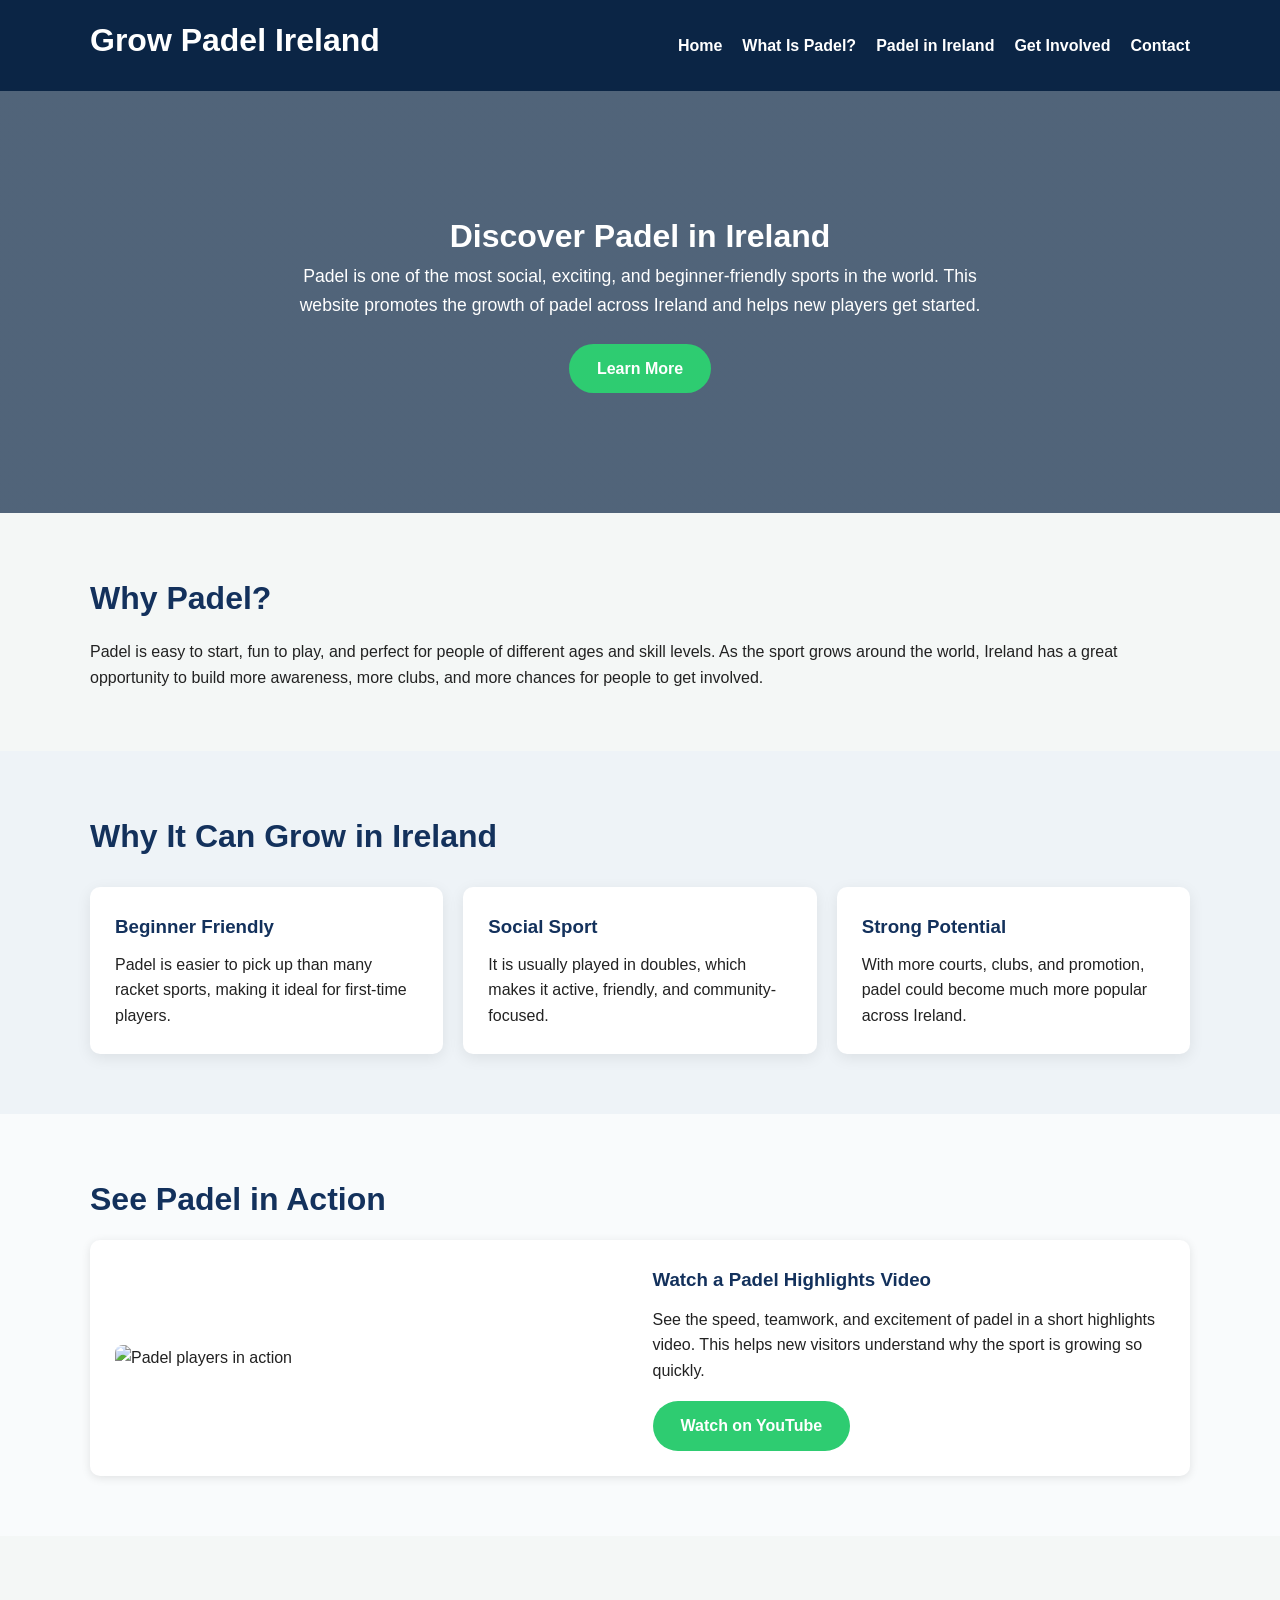
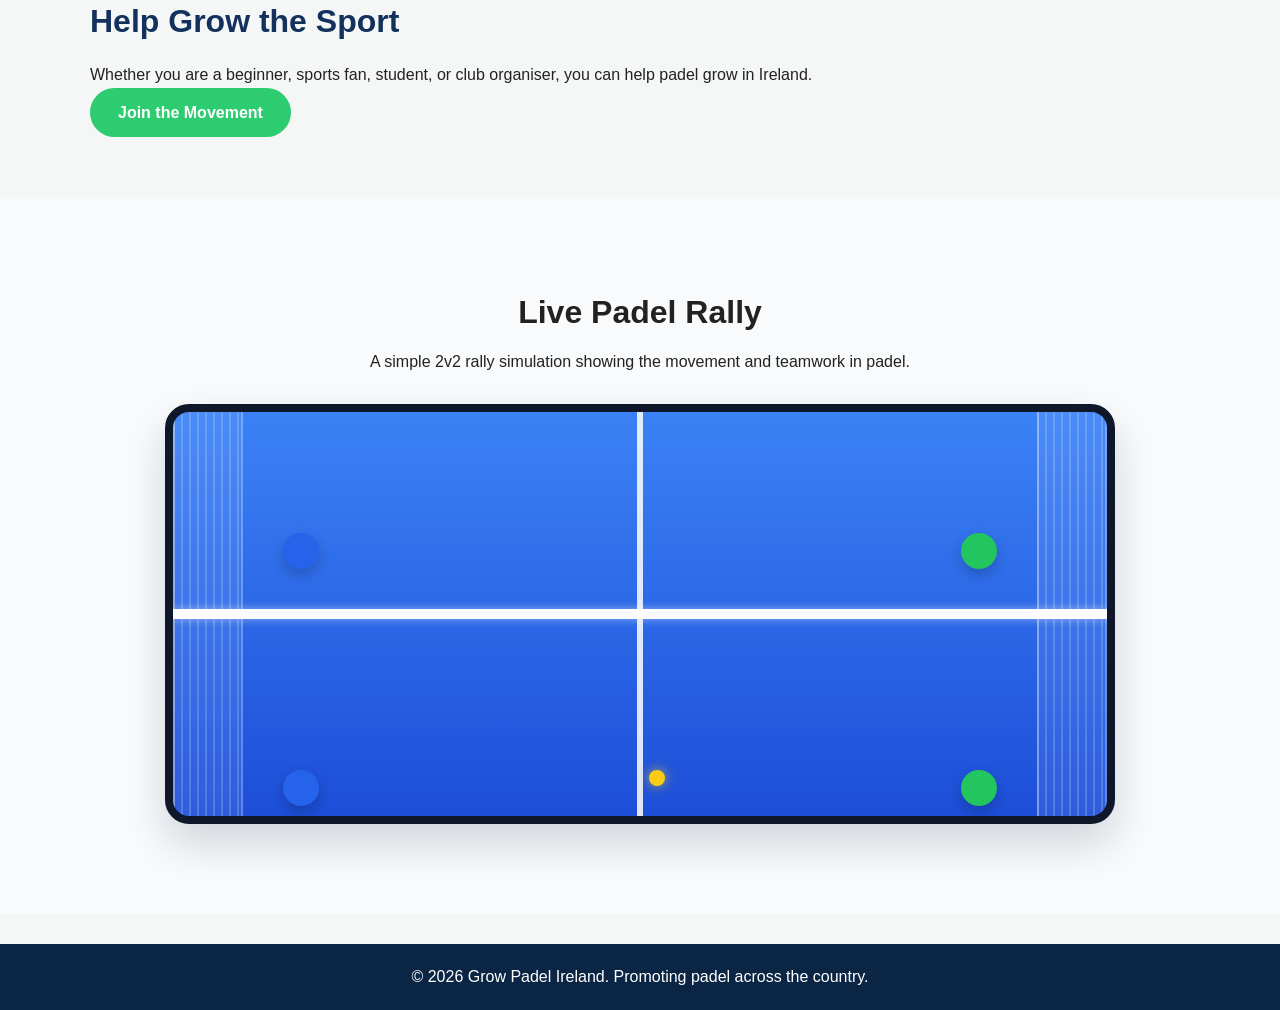
==== index.html @ b6df0f40 "Add files via upload" ====
<!DOCTYPE html>
<html lang="en">
<head>
    <meta charset="UTF-8">
    <meta name="viewport" content="width=device-width, initial-scale=1.0">
    <title>Grow Padel Ireland | Home</title>
    <meta name="description" content="Grow Padel Ireland promotes padel across the country by introducing beginners to the sport and encouraging more clubs, players, and community involvement.">
    <link rel="stylesheet" href="style.css">
</head>
<body>

    <header>
        <div class="container">
            <h1 class="logo">Grow Padel Ireland</h1>
            <nav>
                <ul>
                    <li><a href="index.html">Home</a></li>
                    <li><a href="what-is-padel.html">What Is Padel?</a></li>
                    <li><a href="padel-in-ireland.html">Padel in Ireland</a></li>
                    <li><a href="get-involved.html">Get Involved</a></li>
                    <li><a href="contact.html">Contact</a></li>
                </ul>
            </nav>
        </div>
    </header>

    <main>
        <section class="hero">
            <div class="container">
                <h2>Discover Padel in Ireland</h2>
                <p>Padel is one of the most social, exciting, and beginner-friendly sports in the world. This website promotes the growth of padel across Ireland and helps new players get started.</p>
                <a href="what-is-padel.html" class="btn">Learn More</a>
            </div>
        </section>

        <section class="intro">
            <div class="container">
                <h2>Why Padel?</h2>
                <p>Padel is easy to start, fun to play, and perfect for people of different ages and skill levels. As the sport grows around the world, Ireland has a great opportunity to build more awareness, more clubs, and more chances for people to get involved.</p>
            </div>
        </section>

        <section class="cards-section">
            <div class="container">
                <h2>Why It Can Grow in Ireland</h2>
                <div class="cards">
                    <div class="card">
                        <h3>Beginner Friendly</h3>
                        <p>Padel is easier to pick up than many racket sports, making it ideal for first-time players.</p>
                    </div>
                    <div class="card">
                        <h3>Social Sport</h3>
                        <p>It is usually played in doubles, which makes it active, friendly, and community-focused.</p>
                    </div>
                    <div class="card">
                        <h3>Strong Potential</h3>
                        <p>With more courts, clubs, and promotion, padel could become much more popular across Ireland.</p>
                    </div>
                </div>
            </div>
        </section>

        <section class="video-section">
    <div class="container">
        <h2>See Padel in Action</h2>
        <div class="video-card">
            <img src="images/padel-video.jpg" alt="Padel players in action" class="video-image">
            <div class="video-text">
                <h3>Watch a Padel Highlights Video</h3>
                <p>See the speed, teamwork, and excitement of padel in a short highlights video. This helps new visitors understand why the sport is growing so quickly.</p>
                <a href="https://youtu.be/u9zUiQjvANM?si=9pzfknUzBFNJwtbZ target="_blank" class="btn">Watch on YouTube</a>
            </div>
        </div>
    </div>
</section>

        <section class="cta">
            <div class="container">
                <h2>Help Grow the Sport</h2>
                <p>Whether you are a beginner, sports fan, student, or club organiser, you can help padel grow in Ireland.</p>
                <a href="contact.html" class="btn">Join the Movement</a>
            </div>
        </section>
    </main>
<section class="demo-section">
    <div class="container">
        <div class="demo-intro">
            <h2>Live Padel Rally</h2>
            <p>A simple 2v2 rally simulation showing the movement and teamwork in padel.</p>
        </div>

        <div class="court-wrapper">
            <div class="padel-court" id="padelCourt">
<div class="glass-panel" style="left: 0;"></div>
<div class="glass-panel" style="right: 0;"></div>
                <div class="court-line net"></div>
                <div class="court-line middle-line"></div>

                <!-- Left Team -->
                <div class="player player-left top" id="playerLeftTop"></div>
                <div class="player player-left bottom" id="playerLeftBottom"></div>

                <!-- Right Team -->
                <div class="player player-right top" id="playerRightTop"></div>
                <div class="player player-right bottom" id="playerRightBottom"></div>

                <!-- Ball -->
                <div class="ball" id="ball"></div>

            </div>
        </div>
    </div>
</section>
    <footer>
        <div class="container">
            <p>&copy; 2026 Grow Padel Ireland. Promoting padel across the country.</p>
        </div>
    </footer>
<button id="topBtn" title="Go to top">Top</button>
    <script src="script.js"></script>
</body>
</html>
---- style.css ----
* {
    margin: 0;
    padding: 0;
    box-sizing: border-box;
}

body {
    font-family: Arial, sans-serif;
    line-height: 1.6;
    background-color: #f4f7f6;
    color: #222;
}
header .container {
    display: flex;
    justify-content: space-between;
    align-items: center;
}
.container {
    width: 90%;
    max-width: 1100px;
    margin: auto;
}

header {
    background-color: #0b2545;
    color: white;
    padding: 15px 0;
    position: sticky;
    top: 0;
    z-index: 1000;
}

.logo {
    margin-bottom: 10px;
}

nav ul {
    list-style: none;
    display: flex;
    gap: 20px;
}

nav a {
    color: white;
    text-decoration: none;
    font-weight: bold;
}

nav a:hover {
    text-decoration: underline;
}

.hero {
    background: linear-gradient(rgba(11, 37, 69, 0.7), rgba(11, 37, 69, 0.7)),
    url("images/padel-hero.jpg");
    background-size: cover;
    background-position: center;
    color: white;
    padding: 120px 0;
    text-align: center;
}
    color: white;
    padding: 80px 0;
    text-align: center;
}

.hero h2 {
    font-size: 3rem;
    margin-bottom: 15px;
}

.hero p {
    font-size: 1.1rem;
    max-width: 700px;
    margin: 0 auto 25px;
}

.btn {
    display: inline-block;
    background-color: #2ecc71;
    color: white;
    padding: 12px 28px;
    text-decoration: none;
    border: none;
    cursor: pointer;
    font-weight: bold;
    border-radius: 30px;
    transition: background 0.2s ease;
}

.btn:hover {
    background-color: #27ae60;
}

section {
    padding: 70px 0;
}

.page-banner {
    background-color: #13315c;
    color: white;
    text-align: center;
    padding: 60px 0;
}

.cards {
    display: grid;
    grid-template-columns: repeat(3, 1fr);
    gap: 20px;
    margin-top: 25px;
}

.card {
    background: white;
    padding: 25px;
    border-radius: 10px;
    box-shadow: 0 4px 15px rgba(0,0,0,0.08);
    transition: transform 0.2s ease;
}

.card:hover {
    transform: translateY(-5px);
}

.card h3 {
    margin-bottom: 10px;
    color: #13315c;
}

.video-wrapper {
    display: flex;
    justify-content: center;
    margin-top: 20px;
}

.content-section h2,
.form-section h2,
.faq-section h2,
.weather-section h2,
.intro h2,
.cards-section h2,
.video-section h2,
.cta h2 {
    margin-bottom: 15px;
    color: #13315c;
}

.content-section p,
.content-section ul,
.content-section ol,
.content-section table {
    margin-bottom: 20px;
}

table {
    width: 100%;
    border-collapse: collapse;
    background: white;
}

table, th, td {
    border: 1px solid #ccc;
}

th, td {
    padding: 12px;
    text-align: left;
}

form {
    background: white;
    padding: 25px;
    border-radius: 8px;
    box-shadow: 0 2px 8px rgba(0,0,0,0.1);
}

form label {
    display: block;
    margin-top: 15px;
    margin-bottom: 5px;
    font-weight: bold;
}

form input,
form select,
form textarea {
    width: 100%;
    padding: 10px;
    border: 1px solid #bbb;
    border-radius: 4px;
}

.checkbox-label {
    display: flex;
    align-items: center;
    gap: 10px;
    margin-top: 15px;
}

.checkbox-label input {
    width: auto;
}

#formMessage {
    margin-top: 20px;
    font-weight: bold;
}

.faq-item {
    margin-bottom: 15px;
}

.faq-question {
    width: 100%;
    background-color: #0b2545;
    color: white;
    border: none;
    padding: 15px;
    text-align: left;
    font-size: 1rem;
    cursor: pointer;
    border-radius: 5px;
}

.faq-answer {
    display: none;
    background: white;
    padding: 15px;
    border-radius: 0 0 5px 5px;
}

.weather-buttons {
    margin: 20px 0;
}

.weather-buttons button {
    padding: 10px 18px;
    margin-right: 10px;
    border: none;
    background-color: #2ecc71;
    color: white;
    cursor: pointer;
    border-radius: 5px;
}

.weather-buttons button:hover {
    background-color: #27ae60;
}

.weather-box {
    background: white;
    padding: 20px;
    border-radius: 8px;
    min-height: 80px;
    box-shadow: 0 2px 8px rgba(0,0,0,0.1);
}

footer {
    background-color: #0b2545;
    color: white;
    text-align: center;
    padding: 20px 0;
    margin-top: 30px;
}

@media (max-width: 768px) {
    nav ul {
        flex-direction: column;
    }

    .cards {
        grid-template-columns: 1fr;
    }

    .hero h2 {
        font-size: 2rem;
    }

    iframe {
        width: 100%;
        height: 250px;
    }
}
#topBtn {
    display: none;
    position: fixed;
    bottom: 20px;
    right: 20px;
    background-color: #2ecc71;
    color: white;
    border: none;
    padding: 12px 16px;
    border-radius: 5px;
    cursor: pointer;
    font-weight: bold;
}

#topBtn:hover {
    background-color: #27ae60;
}
.page-image {
    width: 100%;
    border-radius: 8px;
}
section {
    padding: 60px 0;
}
h2 {
    font-size: 1.8rem;
}
.video-card {
    display: grid;
    grid-template-columns: 1fr 1fr;
    gap: 25px;
    align-items: center;
    background: white;
    padding: 25px;
    border-radius: 10px;
    box-shadow: 0 2px 10px rgba(0,0,0,0.1);
}

.video-image {
    width: 100%;
    border-radius: 8px;
    display: block;
}

.video-text h3 {
    margin-bottom: 12px;
    color: #13315c;
}

.video-text p {
    margin-bottom: 18px;
}

@media (max-width: 768px) {
    .video-card {
        grid-template-columns: 1fr;
    }
}
h2 {
    font-size: 2rem;
}
.cards-section {
    background-color: #eef3f7;
}

.video-section {
    background-color: #f9fbfc;
}
/* ===== PADEL DEMO SECTION ===== */

.demo-section {
    background: #f8fafc;
    padding: 90px 0;
}

.demo-intro {
    text-align: center;
    margin-bottom: 30px;
}

.demo-intro h2 {
    margin-bottom: 10px;
}

.court-wrapper {
    display: flex;
    justify-content: center;
    align-items: center;
}

/* Court */
.padel-court {
    position: relative;
    width: 100%;
    max-width: 950px;
    height: 420px;
    background: linear-gradient(180deg, #3b82f6, #1d4ed8);
    border-radius: 24px;
    border: 8px solid #0f172a;
    overflow: hidden;
    box-shadow: 0 20px 40px rgba(15, 23, 42, 0.16);
}

/* Fence effect on left and right */
.padel-court::before,
.padel-court::after {
    content: "";
    position: absolute;
    top: 0;
    width: 70px;
    height: 100%;
    background:
        repeating-linear-gradient(
            90deg,
            rgba(255,255,255,0.18) 0px,
            rgba(255,255,255,0.18) 2px,
            transparent 2px,
            transparent 8px
        );
    z-index: 1;
}

.padel-court::before {
    left: 0;
}

.padel-court::after {
    right: 0;
}

/* Glass panels */
.glass-panel {
    position: absolute;
    top: 0;
    width: 70px;
    height: 100%;
    background: rgba(255,255,255,0.08);
    border-left: 2px solid rgba(255,255,255,0.25);
    border-right: 2px solid rgba(255,255,255,0.25);
    z-index: 1;
}

.glass-left {
    left: 0;
}

.glass-right {
    right: 0;
}

/* Court lines */
.court-line {
    position: absolute;
    background: rgba(255,255,255,0.95);
    z-index: 1;
}

.net {
    width: 100%;
    height: 10px;
    top: 50%;
    left: 0;
    transform: translateY(-50%);
    background: rgba(255,255,255,0.98);
    box-shadow: 0 0 10px rgba(255,255,255,0.45);
}

.middle-line {
    width: 6px;
    height: 100%;
    left: 50%;
    top: 0;
    transform: translateX(-50%);
    background: rgba(255,255,255,0.85);
}

/* Players */
.player {
    position: absolute;
    width: 36px;
    height: 36px;
    border-radius: 50%;
    z-index: 2;
    transition: top 0.2s linear;
    box-shadow: 0 6px 14px rgba(0,0,0,0.2);
}

.player-left {
    left: 110px;
    background: #2563eb;
}

.player-right {
    right: 110px;
    background: #22c55e;
}

.player.top {
    top: 30%;
}

.player.bottom {
    top: 70%;
}

/* Ball */
.ball {
    position: absolute;
    width: 16px;
    height: 16px;
    background: #facc15;
    border-radius: 50%;
    left: 160px;
    top: 200px;
    z-index: 3;
    box-shadow: 0 0 12px rgba(250, 204, 21, 0.7);
}

/* Mobile */
@media (max-width: 768px) {
    .padel-court {
        height: 300px;
    }

    .player-left {
        left: 70px;
    }

    .player-right {
        right: 70px;
    }

    .player {
        width: 28px;
        height: 28px;
    }

    .ball {
        width: 12px;
        height: 12px;
    }

    .glass-panel,
    .padel-court::before,
    .padel-court::after {
        width: 45px;
    }
}
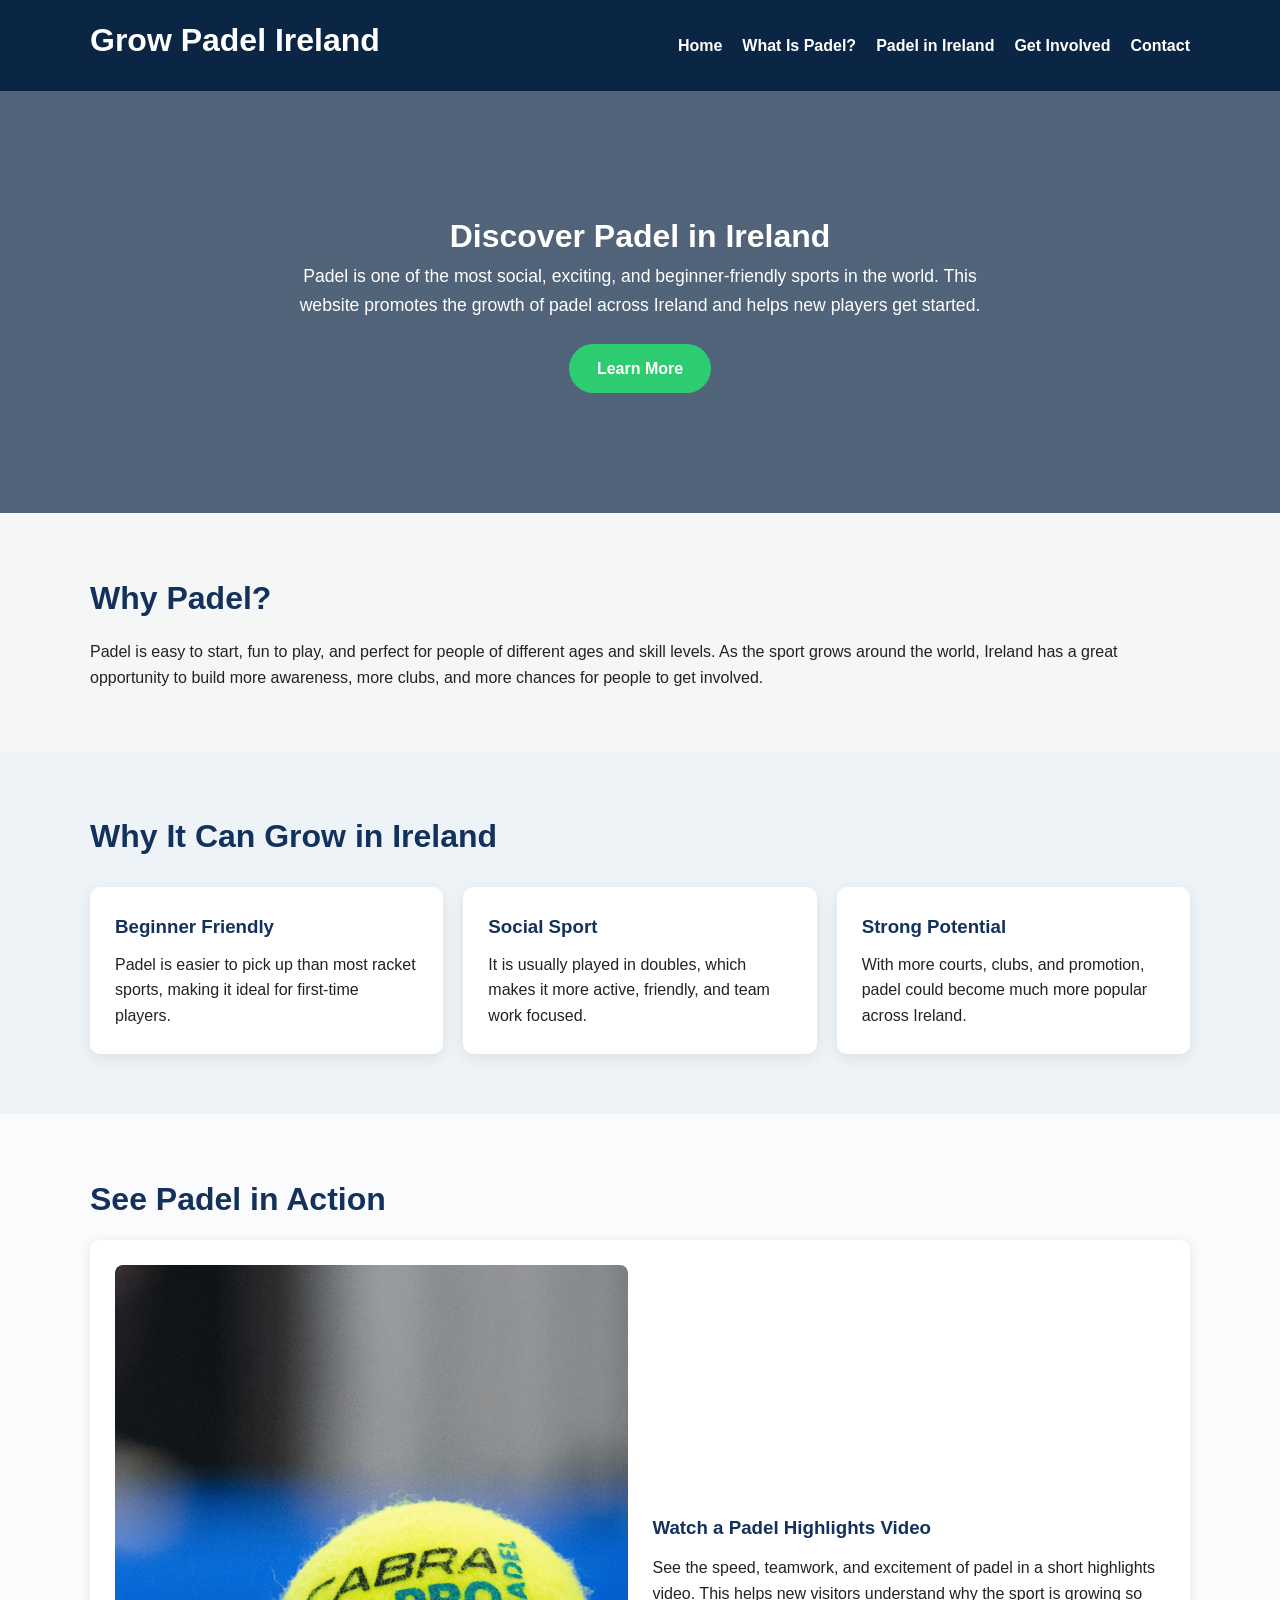
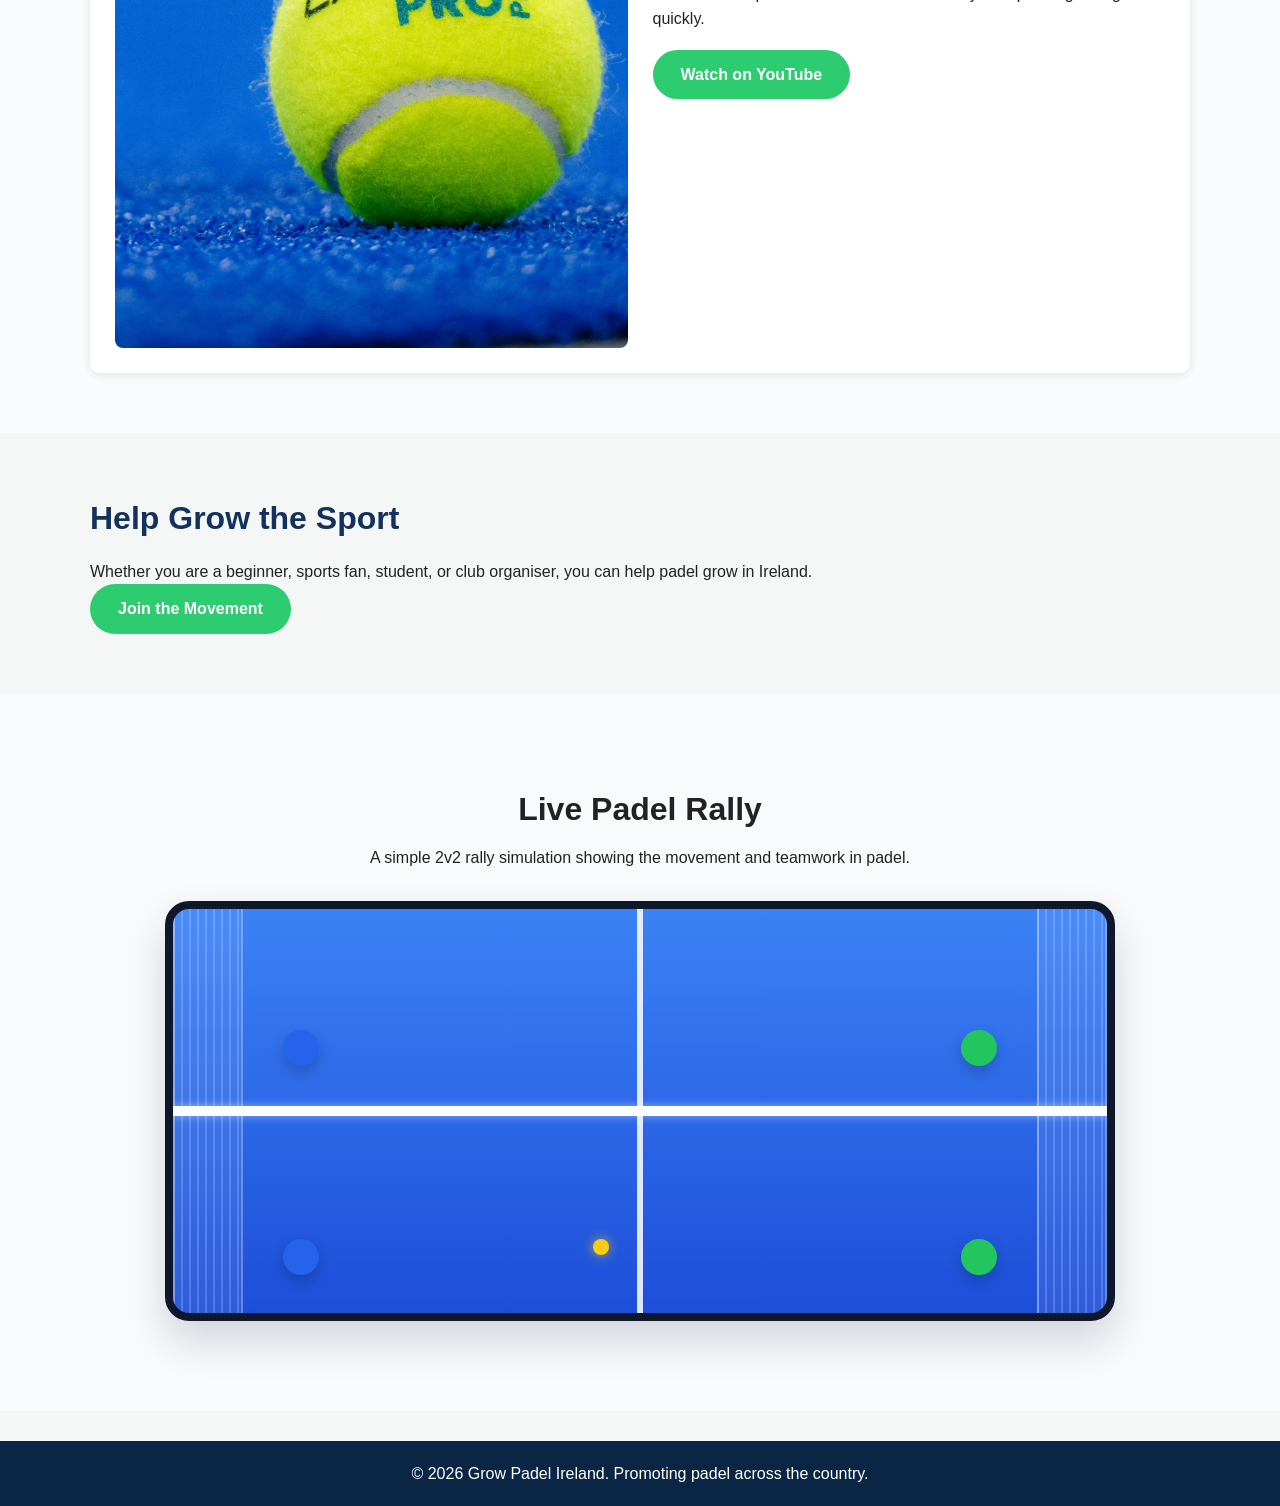
==== commit fe873ac8: "Add files via upload" ====
--- a/index.html
+++ b/index.html
@@ -4,7 +4,7 @@
     <meta charset="UTF-8">
     <meta name="viewport" content="width=device-width, initial-scale=1.0">
     <title>Grow Padel Ireland | Home</title>
-    <meta name="description" content="Grow Padel Ireland promotes padel across the country by introducing beginners to the sport and encouraging more clubs, players, and community involvement.">
+    <meta name="description" content="Grow Padel Ireland promotes padel across Ireland by introducing beginners to the sport and encouraging more clubs, players, and community involvement.">
     <link rel="stylesheet" href="style.css">
 </head>
 <body>
@@ -46,11 +46,11 @@
                 <div class="cards">
                     <div class="card">
                         <h3>Beginner Friendly</h3>
-                        <p>Padel is easier to pick up than many racket sports, making it ideal for first-time players.</p>
+                        <p>Padel is easier to pick up than most racket sports, making it ideal for first-time players.</p>
                     </div>
                     <div class="card">
                         <h3>Social Sport</h3>
-                        <p>It is usually played in doubles, which makes it active, friendly, and community-focused.</p>
+                        <p>It is usually played in doubles, which makes it more active, friendly, and team work focused.</p>
                     </div>
                     <div class="card">
                         <h3>Strong Potential</h3>
--- a/style.css
+++ b/style.css
@@ -247,13 +247,6 @@
     background-color: #27ae60;
 }
 
-.weather-box {
-    background: white;
-    padding: 20px;
-    border-radius: 8px;
-    min-height: 80px;
-    box-shadow: 0 2px 8px rgba(0,0,0,0.1);
-}
 
 footer {
     background-color: #0b2545;
@@ -528,4 +521,264 @@
     .padel-court::after {
         width: 45px;
     }
-}+}
+  
+.weather-section {
+    text-align: left;
+}
+
+.weather-buttons {
+    margin: 20px 0 30px;
+    display: flex;
+    gap: 14px;
+    flex-wrap: wrap;
+}
+
+#weatherResult {
+    max-width: 760px;
+    margin: 0 auto 40px;
+}
+
+.weather-box {
+    background: #f1f5f9;
+    padding: 24px;
+    border-radius: 16px;
+    border: 1px solid #e2e8f0;
+    box-shadow: 0 6px 18px rgba(0,0,0,0.06);
+}
+
+.weather-box h3 {
+    margin-bottom: 12px;
+}
+
+.weather-box p {
+    margin-bottom: 10px;
+}
+
+.play-heading {
+    text-align: center;
+    margin-bottom: 20px;
+}
+
+.play-links {
+    display: flex;
+    justify-content: center;
+    gap: 24px;
+    max-width: 920px;
+    margin: 0 auto;
+    flex-wrap: wrap;
+}
+
+.play-box {
+    background: white;
+    padding: 24px;
+    border-radius: 16px;
+    border: 1px solid #e2e8f0;
+    text-align: center;
+    width: 260px;
+    box-shadow: 0 6px 18px rgba(0,0,0,0.05);
+}
+
+.play-box h3 {
+    margin-bottom: 18px;
+}
+
+.weather-source {
+    font-size: 0.8rem;
+    color: #64748b;
+    margin-top: 10px;
+}
+
+@media (max-width: 768px) {
+    #weatherResult {
+        max-width: 100%;
+    }
+
+    .play-links {
+        flex-direction: column;
+        align-items: center;
+    }
+
+    .play-box {
+        width: 100%;
+        max-width: 320px;
+    }
+}
+.scoreboard {
+    display: flex;
+    justify-content: center;
+    gap: 40px;
+    margin: 30px 0;
+}
+
+.team {
+    background: #f1f5f9;
+    padding: 25px;
+    border-radius: 16px;
+    text-align: center;
+    width: 180px;
+    border: 1px solid #e2e8f0;
+}
+
+.score {
+    font-size: 2.5rem;
+    font-weight: bold;
+    margin: 15px 0;
+}
+
+.team button {
+    padding: 10px 16px;
+    border: none;
+    background: #22c55e;
+    color: white;
+    border-radius: 10px;
+    cursor: pointer;
+    font-weight: 600;
+}
+
+.reset-btn {
+    display: block;
+    margin: 20px auto;
+    padding: 12px 20px;
+    background: #0f172a;
+    color: white;
+    border-radius: 10px;
+    border: none;
+    cursor: pointer;
+}
+.scoreboard-section {
+    background: #f8fafc;
+}
+
+.scoreboard-ui {
+    background: #0f172a;
+    color: white;
+    border-radius: 20px;
+    padding: 30px;
+    margin-top: 25px;
+    box-shadow: 0 14px 30px rgba(15, 23, 42, 0.18);
+}
+
+.scoreboard-top {
+    display: grid;
+    grid-template-columns: 1fr auto 1fr;
+    gap: 20px;
+    align-items: end;
+    margin-bottom: 25px;
+}
+
+.team-name-box label {
+    display: block;
+    margin-bottom: 8px;
+    font-weight: 700;
+    color: #cbd5e1;
+}
+
+.team-name-box input {
+    width: 100%;
+    padding: 12px 14px;
+    border-radius: 10px;
+    border: none;
+    background: #e2e8f0;
+    color: #0f172a;
+    font-weight: 600;
+}
+
+.match-status {
+    background: #22c55e;
+    color: #0f172a;
+    padding: 12px 18px;
+    border-radius: 999px;
+    font-weight: 800;
+    text-align: center;
+    min-width: 180px;
+}
+
+.scoreboard-table {
+    border: 1px solid rgba(255,255,255,0.15);
+    border-radius: 16px;
+    overflow: hidden;
+    margin-bottom: 25px;
+}
+
+.scoreboard-row {
+    display: grid;
+    grid-template-columns: 2fr 1fr 1fr 1fr;
+    text-align: center;
+}
+
+.scoreboard-row div {
+    padding: 18px 12px;
+    border-bottom: 1px solid rgba(255,255,255,0.1);
+}
+
+.scoreboard-row:last-child div {
+    border-bottom: none;
+}
+
+.scoreboard-header {
+    background: rgba(255,255,255,0.08);
+    font-weight: 800;
+    text-transform: uppercase;
+    letter-spacing: 0.5px;
+}
+
+.scoreboard-controls {
+    display: flex;
+    justify-content: center;
+    gap: 16px;
+    flex-wrap: wrap;
+}
+
+.score-btn {
+    background: #2563eb;
+    color: white;
+    border: none;
+    padding: 12px 18px;
+    border-radius: 12px;
+    font-weight: 700;
+    cursor: pointer;
+}
+
+.score-btn:hover {
+    background: #1d4ed8;
+}
+
+.reset-btn {
+    background: #ef4444;
+    color: white;
+    border: none;
+    padding: 12px 18px;
+    border-radius: 12px;
+    font-weight: 700;
+    cursor: pointer;
+}
+
+.reset-btn:hover {
+    background: #dc2626;
+}
+
+@media (max-width: 768px) {
+    .scoreboard-top {
+        grid-template-columns: 1fr;
+        align-items: stretch;
+    }
+
+    .match-status {
+        min-width: 0;
+    }
+
+    .scoreboard-row {
+        grid-template-columns: 1.5fr 1fr 1fr 1fr;
+        font-size: 0.9rem;
+    }
+
+    .scoreboard-controls {
+        flex-direction: column;
+    }
+
+    .score-btn,
+    .reset-btn {
+        width: 100%;
+    }
+}
